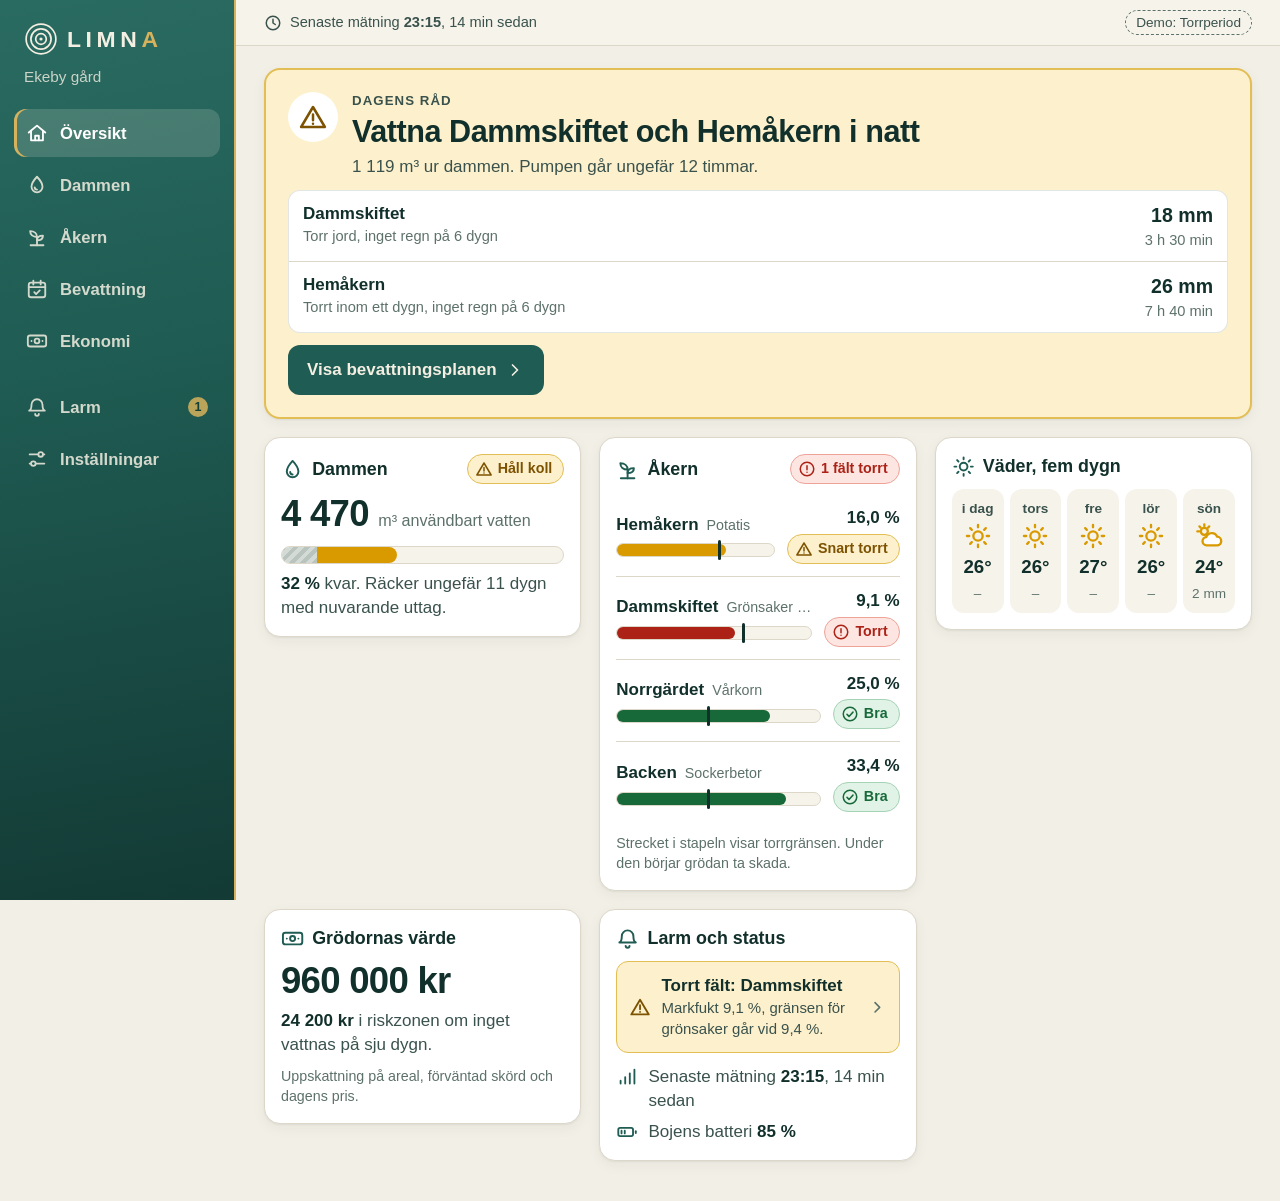
==== app/index.html @ 40430026 "Lägg demo-appen under /app och länka till den från startsidan Co-Authored-By: Claude Opus 5.5 <norep" ====
<!doctype html>
<html lang="sv">
<head>
  <meta charset="utf-8">
  <meta name="viewport" content="width=device-width, initial-scale=1, viewport-fit=cover">
  <title>LIMNA</title>
  <meta name="description" content="LIMNA visar dammens och åkerns läge och ger råd om bevattning.">
  <meta name="theme-color" content="#1d544c">
  <link rel="manifest" href="manifest.webmanifest">
  <link rel="icon" href="icon.svg" type="image/svg+xml">
  <link rel="apple-touch-icon" href="icon.svg">
  <meta name="apple-mobile-web-app-capable" content="yes">
  <meta name="apple-mobile-web-app-title" content="LIMNA">
  <link rel="stylesheet" href="css/limna.css">
</head>
<body>
  <div class="app">
    <nav class="nav" id="nav" aria-label="Huvudmeny"></nav>
    <div class="page">
      <header class="top" id="top"></header>
      <div class="statusline" id="statusline" role="status"></div>
      <main class="view" id="view"></main>
    </div>
  </div>
  <noscript>LIMNA behöver JavaScript för att visa gårdens data.</noscript>
  <script type="module" src="js/app.js"></script>
</body>
</html>
---- app/css/limna.css ----
/* LIMNA – bondeappen.
   Built for a phone held outdoors: large text, strong contrast, big targets.
   The same layout widens into a sidebar and columns on a desktop. */

:root {
  --bg: #f2efe6;
  --surface: #ffffff;
  --surface-2: #f6f3ea;
  --line: #dcd7c8;
  --ink: #12302b;
  --ink-2: #3a524d;
  --muted: #5d716b;

  --brand: #1f5c53;
  --brand-deep: #133a35;
  --brand-ink: #f4efe2;
  --gold: #d6b25c;

  --ok: #17693a;
  --ok-bg: #e1f2e6;
  --ok-line: #a5d3b5;
  --warn: #7d5200;
  --warn-bg: #fdf0cc;
  --warn-line: #e3be55;
  --warn-solid: #d99a00;
  --bad: #ad2217;
  --bad-bg: #fde6e2;
  --bad-line: #eea399;

  --water: #2f8f84;
  --water-deep: #1c5d56;
  --in: #2b7f73;
  --out: #b9822a;

  --radius: 16px;
  --gap: 14px;
  --nav-h: 66px;
  --shadow: 0 1px 2px rgba(18, 48, 43, 0.06), 0 4px 14px rgba(18, 48, 43, 0.05);
  font-size: 17px;
}

* { box-sizing: border-box; }

html { -webkit-text-size-adjust: 100%; }

body {
  margin: 0;
  background: var(--bg);
  color: var(--ink);
  font-family: -apple-system, BlinkMacSystemFont, "Segoe UI", Roboto, "Helvetica Neue", Arial, sans-serif;
  line-height: 1.4;
  -webkit-font-smoothing: antialiased;
}

h1, h2, p, ul, ol, dl, dd { margin: 0; padding: 0; }
ul, ol { list-style: none; }
a { color: inherit; text-decoration: none; }
button { font: inherit; color: inherit; cursor: pointer; }
b { font-weight: 700; }
small { font-weight: 500; }

.icon { flex: none; width: 1.3em; height: 1.3em; }
.icon--end { margin-left: auto; color: var(--muted); width: 1.1em; height: 1.1em; }
.muted { color: var(--muted); font-size: 0.9rem; }
.hint { color: var(--muted); font-size: 0.84rem; margin-top: 10px; }

:focus-visible { outline: 3px solid var(--gold); outline-offset: 2px; border-radius: 6px; }

/* --- Shell ----------------------------------------------------------------- */

.app { min-height: 100vh; min-height: 100dvh; }

.page { padding-bottom: calc(var(--nav-h) + env(safe-area-inset-bottom) + 18px); }

.top {
  position: sticky;
  top: 0;
  z-index: 20;
  display: flex;
  align-items: center;
  gap: 6px;
  padding: calc(env(safe-area-inset-top) + 10px) 12px 10px 16px;
  background: linear-gradient(120deg, #2a6b61 0%, var(--brand) 45%, var(--brand-deep) 100%);
  color: var(--brand-ink);
  border-bottom: 2px solid var(--gold);
}

.brand { display: flex; align-items: center; gap: 9px; font-size: 1.24rem; font-weight: 600; letter-spacing: 0.2em; }
.brand b { color: var(--gold); font-weight: 600; }
.brand .logo { color: var(--brand-ink); }
.brand--side { display: none; }

.top__farm {
  margin-left: 8px;
  padding-left: 12px;
  border-left: 1px solid rgba(244, 239, 226, 0.3);
  font-size: 0.9rem;
  opacity: 0.9;
  white-space: nowrap;
  overflow: hidden;
  text-overflow: ellipsis;
  flex: 1;
  min-width: 0;
}

.iconbtn {
  position: relative;
  display: grid;
  place-items: center;
  width: 46px;
  height: 46px;
  border-radius: 12px;
  flex: none;
}
.iconbtn:hover, .iconbtn[aria-current] { background: rgba(244, 239, 226, 0.14); }
.iconbtn .icon { width: 26px; height: 26px; }

.badge {
  min-width: 20px;
  height: 20px;
  padding: 0 5px;
  border-radius: 10px;
  background: var(--gold);
  color: var(--brand-deep);
  font-size: 0.74rem;
  font-weight: 800;
  line-height: 20px;
  text-align: center;
}
.iconbtn .badge { position: absolute; top: 3px; right: 2px; }

.statusline {
  display: flex;
  align-items: center;
  gap: 8px;
  flex-wrap: wrap;
  padding: 8px 16px;
  font-size: 0.86rem;
  color: var(--ink-2);
  border-bottom: 1px solid var(--line);
  background: var(--surface-2);
}
.statusline .icon { width: 18px; height: 18px; }
.statusline__demo {
  margin-left: auto;
  padding: 2px 10px;
  border-radius: 999px;
  border: 1px dashed var(--muted);
  font-size: 0.8rem;
  white-space: nowrap;
}
.statusline--warn { background: var(--warn-bg); color: var(--warn); border-bottom-color: var(--warn-line); font-size: 0.94rem; padding: 12px 16px; }
.statusline--warn .icon { width: 24px; height: 24px; }

.view { padding: 14px 14px 0; max-width: 1120px; margin: 0 auto; }

/* Bottom tabs on a phone */
.nav {
  position: fixed;
  left: 0;
  right: 0;
  bottom: 0;
  z-index: 30;
  display: flex;
  background: var(--surface);
  border-top: 1px solid var(--line);
  padding-bottom: env(safe-area-inset-bottom);
  box-shadow: 0 -4px 16px rgba(18, 48, 43, 0.07);
}
.nav__farm { display: none; }
.nav__item {
  flex: 1;
  min-width: 0;
  height: var(--nav-h);
  display: flex;
  flex-direction: column;
  align-items: center;
  justify-content: center;
  gap: 3px;
  font-size: 0.68rem;
  font-weight: 600;
  color: var(--muted);
  border-top: 3px solid transparent;
}
.nav__item .icon { width: 26px; height: 26px; }
.nav__item[aria-current] { color: var(--brand); border-top-color: var(--gold); }
.nav__item--extra { display: none; }

/* --- Layout ---------------------------------------------------------------- */

.grid, .stack { display: grid; gap: var(--gap); align-items: start; }
.grid > *, .stack > * { min-width: 0; }

.pagehead { display: flex; align-items: center; justify-content: space-between; gap: 12px; margin: 4px 2px 12px; }
.pagehead h1 { font-size: 1.6rem; letter-spacing: -0.01em; }
.pagehead--sub { margin: 8px 2px 0; }
.pagehead--sub h2 { font-size: 1.15rem; }

.backlink { display: inline-flex; align-items: center; gap: 4px; min-height: 44px; margin-bottom: 4px; font-weight: 600; color: var(--brand); }

/* --- Cards ----------------------------------------------------------------- */

.card {
  display: block;
  background: var(--surface);
  border: 1px solid var(--line);
  border-radius: var(--radius);
  padding: 16px;
  box-shadow: var(--shadow);
}
.card--link { transition: border-color 0.15s; }
.card--link:hover { border-color: var(--brand); }
.card--bad { border-color: var(--bad-line); background: var(--bad-bg); }
.card--demo { border-style: dashed; border-color: var(--muted); }

.card__head { display: flex; flex-wrap: wrap; align-items: center; justify-content: space-between; gap: 6px 10px; margin-bottom: 10px; }
.card__head h1, .card__head h2 { min-width: 0; overflow-wrap: anywhere; }
.card__head h1 { font-size: 1.5rem; letter-spacing: -0.01em; }
.card__head h2 { display: flex; align-items: center; gap: 8px; font-size: 1.05rem; }
.card__head h2 .icon { color: var(--brand); }
.card__head--wrap { flex-wrap: wrap; }
.card__head--sub { margin-top: 18px; padding-top: 14px; border-top: 1px solid var(--line); }
.card__line { margin-top: 8px; color: var(--ink-2); }
.card__line b { color: var(--ink); }

.big { font-size: 2.15rem; font-weight: 750; line-height: 1.1; letter-spacing: -0.02em; font-variant-numeric: tabular-nums; }
.big small { font-size: 0.95rem; font-weight: 500; color: var(--muted); letter-spacing: 0; }

.tag { padding: 3px 10px; border-radius: 999px; border: 1px dashed var(--muted); color: var(--ink-2); font-size: 0.78rem; font-weight: 600; white-space: nowrap; }

/* Status pill: always an icon and a word, never colour alone */
.pill {
  display: inline-flex;
  align-items: center;
  gap: 5px;
  padding: 4px 11px 4px 7px;
  border-radius: 999px;
  font-size: 0.84rem;
  font-weight: 700;
  white-space: nowrap;
  border: 1px solid;
}
.pill .icon { width: 18px; height: 18px; }
.pill--ok { background: var(--ok-bg); color: var(--ok); border-color: var(--ok-line); }
.pill--warn { background: var(--warn-bg); color: var(--warn); border-color: var(--warn-line); }
.pill--bad { background: var(--bad-bg); color: var(--bad); border-color: var(--bad-line); }

/* --- Hero: the five-second answer ------------------------------------------ */

.hero {
  display: grid;
  grid-template-columns: auto 1fr;
  gap: 12px 14px;
  align-items: start;
  padding: 18px 16px;
  border-radius: var(--radius);
  border: 2px solid;
  box-shadow: var(--shadow);
}
.hero--ok { background: var(--ok-bg); border-color: var(--ok-line); }
.hero--warn { background: var(--warn-bg); border-color: var(--warn-line); }
.hero--bad { background: var(--bad-bg); border-color: var(--bad-line); }
.hero__icon { display: grid; place-items: center; width: 50px; height: 50px; border-radius: 50%; background: var(--surface); }
.hero__icon .icon { width: 30px; height: 30px; }
.hero--ok .hero__icon { color: var(--ok); }
.hero--warn .hero__icon { color: var(--warn); }
.hero--bad .hero__icon { color: var(--bad); }
.eyebrow { font-size: 0.78rem; font-weight: 700; letter-spacing: 0.08em; text-transform: uppercase; color: var(--ink-2); }
.hero h1 { font-size: 1.5rem; line-height: 1.18; letter-spacing: -0.015em; margin-top: 2px; }
.hero__text { margin-top: 6px; color: var(--ink-2); }
.hero__list, .hero > .btn, .hero > .statuslist { grid-column: 1 / -1; }
.hero__list { background: var(--surface); border-radius: 12px; border: 1px solid rgba(18, 48, 43, 0.12); }
.hero__list li { display: flex; justify-content: space-between; gap: 12px; padding: 11px 14px; }
.hero__list li + li { border-top: 1px solid var(--line); }
.hero__list div { display: flex; flex-direction: column; min-width: 0; }
.hero__list div:first-child { flex: 1; }
.hero__list span { font-size: 0.86rem; color: var(--muted); }
.hero__dose { flex: none; align-items: flex-end; text-align: right; white-space: nowrap; }
.hero__dose b { font-size: 1.15rem; }

/* --- Buttons --------------------------------------------------------------- */

.btn {
  display: inline-flex;
  align-items: center;
  justify-content: center;
  gap: 8px;
  min-height: 50px;
  padding: 0 18px;
  border-radius: 12px;
  border: 1px solid transparent;
  font-weight: 700;
  background: none;
}
.btn .icon { width: 20px; height: 20px; }
.btn--primary { background: var(--brand); color: var(--brand-ink); }
.btn--primary:hover { background: var(--brand-deep); }
.btn--done { width: 100%; margin-top: 14px; background: var(--brand); color: var(--brand-ink); font-size: 1.05rem; min-height: 54px; }
.btn--done:hover { background: var(--brand-deep); }
.btn--ghost { border-color: var(--line); color: var(--brand); background: var(--surface); margin-top: 12px; min-height: 46px; }
.btn--ghost:hover { border-color: var(--brand); }
.btn--danger { color: var(--bad); }

/* Segmented control */
.seg { display: inline-flex; padding: 3px; border-radius: 12px; background: var(--surface-2); border: 1px solid var(--line); max-width: 100%; overflow-x: auto; scrollbar-width: none; }
.seg::-webkit-scrollbar { display: none; }
.seg__btn { min-height: 40px; padding: 0 14px; border: 0; border-radius: 9px; background: none; font-weight: 600; font-size: 0.9rem; color: var(--ink-2); white-space: nowrap; }
.seg__btn[aria-pressed="true"] { background: var(--brand); color: var(--brand-ink); }
.card > .seg { margin-bottom: 8px; }

/* --- Pond ------------------------------------------------------------------ */

.tank { display: flex; height: 18px; margin: 12px 0 2px; border-radius: 9px; background: var(--surface-2); border: 1px solid var(--line); overflow: hidden; }
.tank__dead { background: repeating-linear-gradient(135deg, #b9c4bf 0 4px, #d4dbd7 4px 8px); }
.tank__fill { background: var(--water); border-radius: 0 8px 8px 0; }
.tank--warn .tank__fill { background: var(--warn-solid); }
.tank--bad .tank__fill { background: var(--bad); }

.pondtop { display: grid; gap: 16px; }
.pondsvg { width: 100%; max-width: 440px; height: auto; justify-self: center; }
.ps-bed { fill: var(--surface-2); stroke: var(--line); stroke-width: 1.5; }
.ps-water { fill: var(--water); }
.ps-dead { fill: var(--water-deep); }
.ps-min { stroke: var(--ink-2); stroke-width: 1.2; stroke-dasharray: 5 4; }
.ps-label { font-size: 11px; fill: var(--ink-2); }
.ps-now { font-size: 15px; font-weight: 700; fill: var(--ink); }
.ps-now--in { fill: #fff; }
.ps-mast { stroke: var(--ink); stroke-width: 1.6; }
.ps-buoy { fill: var(--gold); stroke: var(--ink); stroke-width: 1.4; }

.tiles { display: grid; grid-template-columns: repeat(2, 1fr); gap: 10px; }
.tile { display: flex; flex-direction: column; gap: 2px; padding: 12px; border-radius: 12px; background: var(--surface-2); border: 1px solid var(--line); min-width: 0; }
.tile__label { display: flex; align-items: center; justify-content: space-between; font-size: 0.84rem; font-weight: 600; color: var(--ink-2); }
.tile__label .icon { width: 20px; height: 20px; }
.tile__value { font-size: 1.55rem; line-height: 1.15; font-variant-numeric: tabular-nums; }
.tile__value small { font-size: 0.85rem; color: var(--muted); }
.tile__normal { font-size: 0.78rem; color: var(--muted); }
.tile--warn { background: var(--warn-bg); border-color: var(--warn-line); }
.tile--warn .tile__label { color: var(--warn); }
.tile--bad { background: var(--bad-bg); border-color: var(--bad-line); }
.tile--bad .tile__label { color: var(--bad); }
.tile--pending { border-style: dashed; background: none; }
.tile--pending .tile__value { color: var(--muted); }

.balance li { display: grid; grid-template-columns: 1fr auto; gap: 2px 10px; align-items: center; padding: 8px 0; }
.balance li + li { border-top: 1px solid var(--line); }
.balance__label { font-size: 0.92rem; color: var(--ink-2); }
.balance li b { font-variant-numeric: tabular-nums; white-space: nowrap; }
.balance__bar { grid-column: 1 / -1; height: 10px; border-radius: 5px; background: var(--surface-2); }
.balance__bar i { display: block; height: 100%; min-width: 3px; border-radius: 5px; }
.balance__bar .in { background: var(--in); }
.balance__bar .out { background: var(--out); }
.balance__net { margin-top: 10px; padding-top: 10px; border-top: 2px solid var(--line); }

.notes { display: grid; gap: 10px; }
.note { display: flex; gap: 10px; padding: 12px; border-radius: 12px; border: 1px solid; }
.note div { display: flex; flex-direction: column; gap: 2px; }
.note span { font-size: 0.92rem; color: var(--ink-2); }
.note--ok { background: var(--ok-bg); border-color: var(--ok-line); }
.note--ok .icon { color: var(--ok); }
.note--warn { background: var(--warn-bg); border-color: var(--warn-line); }
.note--warn .icon { color: var(--warn); }
.note--bad { background: var(--bad-bg); border-color: var(--bad-line); }
.note--bad .icon { color: var(--bad); }

/* --- Fields ---------------------------------------------------------------- */

.rows li + li { border-top: 1px solid var(--line); }
.row { display: flex; align-items: center; gap: 12px; padding: 12px 0; }
.row__main { flex: 1; min-width: 0; }
.row__title { display: flex; align-items: baseline; gap: 8px; margin-bottom: 7px; }
.row__title span { font-size: 0.84rem; color: var(--muted); white-space: nowrap; overflow: hidden; text-overflow: ellipsis; }
.row__side { display: flex; flex-direction: column; align-items: flex-end; gap: 4px; font-variant-numeric: tabular-nums; }

/* Moisture bar: left end = wilting point, right end = field capacity, tick = dry limit */
.mbar { position: relative; height: 14px; border-radius: 7px; background: var(--surface-2); border: 1px solid var(--line); }
.mbar__fill { height: 100%; border-radius: 6px; background: var(--ok); }
.mbar--warn .mbar__fill { background: var(--warn-solid); }
.mbar--bad .mbar__fill { background: var(--bad); }
.mbar__mark { position: absolute; top: -4px; bottom: -4px; width: 3px; margin-left: -1.5px; border-radius: 2px; background: var(--ink); }
.mbar__legend { display: flex; justify-content: space-between; gap: 8px; margin-top: 6px; font-size: 0.76rem; color: var(--muted); }

.fieldcard .big { margin: 8px 0 10px; }
.advice { display: flex; align-items: center; gap: 8px; margin-top: 12px; padding-top: 12px; border-top: 1px solid var(--line); font-weight: 700; }
.advice--tonight { color: var(--warn); }
.advice--short { color: var(--bad); }

.advicebox { display: flex; gap: 12px; margin-top: 14px; padding: 14px; border-radius: 12px; border: 1px solid; }
.advicebox div { display: flex; flex-direction: column; gap: 3px; }
.advicebox b { font-size: 1.08rem; }
.advicebox span { color: var(--ink-2); }
.advicebox--ok { background: var(--ok-bg); border-color: var(--ok-line); }
.advicebox--ok .icon { color: var(--ok); }
.advicebox--warn { background: var(--warn-bg); border-color: var(--warn-line); }
.advicebox--warn .icon { color: var(--warn); }
.advicebox--bad { background: var(--bad-bg); border-color: var(--bad-line); }
.advicebox--bad .icon { color: var(--bad); }

.facts > div { display: flex; justify-content: space-between; gap: 16px; padding: 9px 0; }
.facts > div + div { border-top: 1px solid var(--line); }
.facts dt { color: var(--ink-2); font-size: 0.92rem; }
.facts dd { font-weight: 600; text-align: right; font-variant-numeric: tabular-nums; }
.risk { color: var(--bad); }

details.behind { margin-top: 14px; border-top: 1px solid var(--line); }
details.behind summary { display: flex; align-items: center; min-height: 48px; font-weight: 600; color: var(--brand); cursor: pointer; }
details.behind--card { margin-top: 0; border-top: 1px solid var(--line); }
details.behind--card summary { min-height: 30px; }

/* --- Weather --------------------------------------------------------------- */

.wx { display: grid; grid-template-columns: repeat(5, 1fr); gap: 6px; }
.wx li { display: flex; flex-direction: column; align-items: center; gap: 4px; padding: 10px 2px; border-radius: 12px; background: var(--surface-2); }
.wx__day { font-size: 0.8rem; font-weight: 600; color: var(--ink-2); }
.wx .icon { width: 28px; height: 28px; color: var(--warn-solid); }
.wx--rain .icon { color: #2a62b5; }
.wx b { font-size: 1.1rem; }
.wx__rain { font-size: 0.8rem; color: var(--muted); white-space: nowrap; }
.wx--rain .wx__rain { color: #1f4f96; font-weight: 700; }

/* --- Alarms and status ----------------------------------------------------- */

.alarms { display: grid; gap: 8px; margin-bottom: 12px; }
.alarm { display: flex; align-items: center; gap: 10px; padding: 12px; border-radius: 12px; border: 1px solid; }
.alarm div { display: flex; flex-direction: column; min-width: 0; }
.alarm span { font-size: 0.88rem; color: var(--ink-2); }
.alarm--warn { background: var(--warn-bg); border-color: var(--warn-line); }
.alarm--warn > .icon:first-child { color: var(--warn); }
.alarm--bad { background: var(--bad-bg); border-color: var(--bad-line); }
.alarm--bad > .icon:first-child { color: var(--bad); }

.statuslist { display: grid; gap: 8px; }
.statuslist li { display: flex; align-items: flex-start; gap: 10px; color: var(--ink-2); }
.statuslist .icon { color: var(--brand); margin-top: 1px; }
.statuslist b { color: var(--ink); }
.statuslist--hero { padding: 12px 14px; background: var(--surface); border-radius: 12px; border: 1px solid rgba(18, 48, 43, 0.12); }
.statuslist .is-warn, .statuslist .is-warn .icon { color: var(--warn); }

/* --- Irrigation plan ------------------------------------------------------- */

.weekwrap { overflow-x: auto; margin: 0 -4px; }
.week { width: 100%; min-width: 300px; table-layout: fixed; border-collapse: collapse; font-size: 0.84rem; font-variant-numeric: tabular-nums; }
.week th, .week td { padding: 7px 1px; text-align: center; }
.week th:first-child { width: 31%; }
.week thead th { font-size: 0.76rem; font-weight: 600; color: var(--muted); white-space: nowrap; }
.week tbody th { text-align: left; font-weight: 600; white-space: nowrap; padding-right: 6px; overflow: hidden; text-overflow: ellipsis; }
.week tbody tr + tr th, .week tbody tr + tr td { border-top: 1px solid var(--line); }
.week__wx th, .week__wx td { color: var(--muted); font-weight: 500; }
.dose { display: inline-grid; place-items: center; min-width: 28px; height: 30px; padding: 0 3px; border-radius: 8px; font-weight: 700; background: #dbe9f7; color: #173f7a; }
.dose--now { background: var(--brand); color: var(--brand-ink); }
.dose--hold { background: none; border: 1px dashed #2a62b5; color: #1f4f96; font-size: 0.66rem; font-weight: 600; min-width: 0; padding: 0 2px; }
.dose--none { background: none; color: var(--line); }

.plancard { border-left-width: 6px; }
.plancard--tonight { border-left-color: var(--warn-solid); }
.plancard--short { border-left-color: var(--bad); }
.plancard--hold, .plancard--planned { border-left-color: #2a62b5; }
.plancard--none { border-left-color: var(--ok); }
.plancard__title { font-size: 1.3rem; font-weight: 750; line-height: 1.2; letter-spacing: -0.01em; }
.doseline { display: grid; grid-template-columns: 1fr 1fr 1.35fr; gap: 6px; margin-top: 12px; }
.doseline li { display: flex; flex-direction: column; padding: 10px 9px; border-radius: 12px; background: var(--surface-2); min-width: 0; }
.doseline b { font-size: 1.02rem; white-space: nowrap; font-variant-numeric: tabular-nums; }
.doseline span { font-size: 0.78rem; color: var(--muted); }
.why { margin-top: 12px; color: var(--ink-2); }
.why b { color: var(--ink); }
.limit { display: flex; gap: 8px; align-items: flex-start; margin-top: 10px; color: var(--warn); font-weight: 600; font-size: 0.92rem; }

.ranking { counter-reset: rank; margin-top: 12px; display: grid; gap: 8px; }
.ranking li { counter-increment: rank; display: flex; justify-content: space-between; align-items: center; gap: 12px; padding: 10px 12px; background: var(--surface); border-radius: 12px; border: 1px solid var(--line); }
.ranking li::before { content: counter(rank); display: grid; place-items: center; flex: none; width: 28px; height: 28px; border-radius: 50%; background: var(--brand); color: var(--brand-ink); font-weight: 700; font-size: 0.9rem; }
.ranking div { display: flex; flex-direction: column; min-width: 0; }
.ranking div:first-of-type { flex: 1; }
.ranking span { font-size: 0.84rem; color: var(--muted); }
.ranking__num { align-items: flex-end; text-align: right; }

.donelist li { display: flex; align-items: center; justify-content: space-between; gap: 12px; padding: 10px 0; }
.donelist li + li { border-top: 1px solid var(--line); }
.donelist div { display: flex; flex-direction: column; }
.donelist span { font-size: 0.86rem; color: var(--muted); }
.donelist .btn { margin-top: 0; }

/* --- Economy --------------------------------------------------------------- */

.kpis { display: grid; grid-template-columns: repeat(2, 1fr); gap: 10px; }
.kpis div { display: flex; flex-direction: column; gap: 4px; padding: 12px; border-radius: 12px; background: var(--surface-2); border: 1px solid var(--line); min-width: 0; }
.kpis span { font-size: 0.82rem; color: var(--ink-2); }
.kpis b { font-size: 1.45rem; line-height: 1.1; font-variant-numeric: tabular-nums; }
.kpi--risk { background: var(--bad-bg) !important; border-color: var(--bad-line) !important; }
.kpi--risk b { color: var(--bad); }
.assume { display: grid; gap: 10px; padding-left: 18px; list-style: disc; color: var(--ink-2); font-size: 0.94rem; }
.assume b { color: var(--ink); }

/* --- Charts ---------------------------------------------------------------- */

.chart { position: relative; margin-top: 8px; touch-action: pan-y; user-select: none; -webkit-user-select: none; }
.chart svg { display: block; }
.c-grid { stroke: var(--line); stroke-width: 1; }
.c-tick, .c-unit { font-size: 11.500px; fill: var(--muted); font-variant-numeric: tabular-nums; }
.c-band { fill: var(--ok-bg); }
.c-refline { stroke: var(--ink-2); stroke-width: 1; stroke-dasharray: 4 4; }
.c-ref { font-size: 11px; fill: var(--ink-2); font-weight: 600; paint-order: stroke; stroke: var(--surface); stroke-width: 3px; }
.c-vline { stroke: var(--muted); stroke-width: 1; }
.c-cross { stroke: var(--ink); stroke-width: 1; }
.c-dot { stroke: var(--surface); stroke-width: 2; }
.chart-tip { position: absolute; top: 0; z-index: 5; padding: 7px 10px; border-radius: 10px; background: var(--ink); color: #fff; font-size: 0.8rem; line-height: 1.35; white-space: nowrap; pointer-events: none; box-shadow: 0 4px 14px rgba(0, 0, 0, 0.2); }
.chart-tip__head { opacity: 0.8; font-size: 0.74rem; }
.chart-tip .swatch { border-color: #fff; }
.chart-legend { display: flex; flex-wrap: wrap; gap: 6px 16px; margin-top: 4px; font-size: 0.84rem; color: var(--ink-2); }
.chart-legend span { display: inline-flex; align-items: center; }
.swatch { display: inline-block; width: 18px; height: 0; margin-right: 6px; vertical-align: middle; border-top: 3px solid var(--c); border-radius: 2px; }
.swatch--dashed { border-top-style: dashed; }

/* --- Settings -------------------------------------------------------------- */

.form { display: grid; gap: 12px; }
.fld { display: grid; gap: 5px; }
.fld__label { font-size: 0.9rem; font-weight: 600; color: var(--ink-2); }
.fld__in { display: flex; align-items: center; min-height: 52px; border: 1.500px solid var(--muted); border-radius: 12px; background: var(--surface); overflow: hidden; }
.fld__in:focus-within { border-color: var(--brand); box-shadow: 0 0 0 3px rgba(214, 178, 92, 0.5); }
.fld__in input, .fld__in select { flex: 1; min-width: 0; height: 50px; padding: 0 14px; border: 0; background: none; font: inherit; font-size: 1.05rem; color: var(--ink); outline: none; }
.fld__in em { padding: 0 14px 0 4px; font-style: normal; color: var(--muted); white-space: nowrap; }
.fld__hint { font-size: 0.8rem; color: var(--muted); }

.scenarios { display: grid; gap: 8px; margin: 12px 0; }
.scenario { display: flex; flex-direction: column; gap: 2px; padding: 12px 14px; border-radius: 12px; border: 1.500px solid var(--line); background: var(--surface); text-align: left; }
.scenario span { font-size: 0.88rem; color: var(--ink-2); }
.scenario[aria-pressed="true"] { border-color: var(--brand); background: #e7f1ee; box-shadow: inset 4px 0 0 var(--brand); }
.check { display: flex; align-items: flex-start; gap: 12px; padding: 10px 0; cursor: pointer; }
.check input { width: 24px; height: 24px; margin: 0; accent-color: var(--brand); flex: none; }
.check span { color: var(--ink-2); font-size: 0.94rem; }
.check b { color: var(--ink); display: block; }

.fieldform { border: 1px solid var(--line); border-radius: 12px; padding: 0 14px; margin-bottom: 8px; }
.fieldform[open] { padding-bottom: 14px; }
.fieldform summary { display: flex; flex-direction: column; justify-content: center; min-height: 58px; cursor: pointer; }
.fieldform summary span { font-size: 0.86rem; color: var(--muted); }
.fieldform .form { margin-top: 6px; }

/* --- Farm map -------------------------------------------------------------- */

.mapcard { margin-bottom: var(--gap); }
.farmmap {
  position: relative;
  height: clamp(236px, 66vw, 540px);
  border-radius: 12px;
  overflow: hidden;
  background: #4c5a37;
  border: 1px solid var(--line);
}
.farmmap svg { display: block; width: 100%; height: 100%; touch-action: none; cursor: grab; user-select: none; -webkit-user-select: none; }
.farmmap svg:active { cursor: grabbing; }
.map-road { fill: none; stroke: #b9ad8d; stroke-width: 7; stroke-linecap: round; }
.map-track { fill: none; stroke: #a89f80; stroke-width: 4; stroke-linecap: round; }
.map-track--thin { stroke-width: 2.500; stroke: #8f8a66; opacity: 0.8; stroke-linejoin: round; }
.map-field, .map-pond { cursor: pointer; outline: none; }
.map-edge { fill: none; stroke: rgba(255, 255, 255, 0.45); stroke-width: 1.200; vector-effect: non-scaling-stroke; stroke-linejoin: round; }
.map-field:hover .map-edge, .map-pond:hover .map-edge { stroke: #fff; stroke-width: 2; }
.map-field:focus-visible .map-edge, .map-pond:focus-visible .map-edge { stroke: var(--gold); stroke-width: 3.500; }
.is-selected .map-edge { stroke: #fff; stroke-width: 3.500; }
.map-lbl { pointer-events: none; text-anchor: middle; paint-order: stroke; stroke: rgba(8, 24, 20, 0.82); stroke-width: 3.200px; stroke-linejoin: round; fill: #fff; }
.map-lbl__name { font-size: 12.500px; font-weight: 700; }
.map-lbl__val { font-size: 13px; font-weight: 700; font-variant-numeric: tabular-nums; }
.map-lbl__sub { font-size: 11px; font-weight: 600; }
.map-lbl.is-compact .map-lbl__name { display: none; }
.map-lbl.is-hidden { display: none; }

.farmmap__tools { position: absolute; top: 8px; right: 8px; display: flex; gap: 6px; }
.farmmap__tools button {
  display: inline-flex; align-items: center; justify-content: center;
  border: 0; border-radius: 10px; background: rgba(255, 255, 255, 0.94); color: var(--ink);
  box-shadow: 0 1px 6px rgba(0, 0, 0, 0.3);
}
.farmmap__tools button { width: 42px; height: 42px; }
.farmmap__tools .icon { width: 22px; height: 22px; }
.switch { display: inline-flex; align-items: center; gap: 8px; min-height: 40px; padding: 0 4px; border: 0; background: none; font-weight: 600; font-size: 0.88rem; color: var(--ink-2); }
.switch i { width: 34px; height: 20px; border-radius: 10px; background: #b9c4bf; position: relative; transition: background 0.15s; }
.switch i::after { content: ""; position: absolute; top: 2px; left: 2px; width: 16px; height: 16px; border-radius: 50%; background: #fff; transition: left 0.15s; }
.switch[aria-pressed="true"] i { background: var(--brand); }
.switch[aria-pressed="true"] i::after { left: 16px; }
.farmmap__scale { position: absolute; left: 12px; bottom: 10px; display: flex; flex-direction: column; gap: 2px; color: #fff; font-size: 0.72rem; font-weight: 700; text-shadow: 0 1px 3px rgba(0, 0, 0, 0.9); pointer-events: none; }
.farmmap__scale i { height: 6px; border: 2px solid #fff; border-top: 0; box-shadow: 0 1px 2px rgba(0, 0, 0, 0.5); }
.farmmap__note { position: absolute; right: 10px; bottom: 10px; padding: 2px 8px; border-radius: 6px; background: rgba(8, 24, 20, 0.6); color: #fff; font-size: 0.7rem; pointer-events: none; }

.maplegend { margin-top: 12px; }
.maplegend__bar { height: 12px; border-radius: 6px; background: linear-gradient(90deg, #1f9d55 0%, #a3cf3e 30%, #f6d51f 42%, #f2a01c 60%, #e8562c 72%, #b3151a 100%); }
.maplegend ul { display: grid; grid-template-columns: repeat(3, 1fr); gap: 8px; margin-top: 8px; }
.maplegend li { display: flex; gap: 6px; align-items: flex-start; font-size: 0.82rem; color: var(--ink-2); line-height: 1.25; }
.maplegend li:nth-child(2) { justify-content: center; }
.maplegend li:nth-child(3) { justify-content: flex-end; text-align: right; }
.maplegend b { display: block; color: var(--ink); }
.maplegend .icon { width: 18px; height: 18px; }
.maplegend li:nth-child(1) .icon { color: var(--ok); }
.maplegend li:nth-child(2) .icon { color: var(--warn); }
.maplegend li:nth-child(3) .icon { color: var(--bad); }

.mapinfo { margin-top: 14px; padding: 14px; border-radius: 12px; background: var(--surface-2); border: 1px solid var(--line); }
.mapinfo p { margin-top: 6px; color: var(--ink-2); }
.mapinfo p b { color: var(--ink); }
.mapinfo__head { display: flex; flex-wrap: wrap; align-items: center; justify-content: space-between; gap: 6px 10px; }
.mapinfo__head b { font-size: 1.15rem; }
.mapinfo--empty { display: flex; gap: 10px; align-items: flex-start; color: var(--ink-2); font-size: 0.92rem; }
.mapinfo--empty .icon { color: var(--brand); }

/* --- Wider screens --------------------------------------------------------- */

@media (min-width: 560px) {
  .tiles { grid-template-columns: repeat(3, 1fr); }
  .kpis { grid-template-columns: repeat(4, 1fr); }
  .scenarios { grid-template-columns: repeat(2, 1fr); }
  .form { grid-template-columns: repeat(2, 1fr); }
}

@media (min-width: 760px) {
  .grid--two, .grid--overview { grid-template-columns: repeat(2, 1fr); }
  .grid--overview .hero, .card--span { grid-column: 1 / -1; }
  .pondtop { grid-template-columns: 1fr minmax(280px, 400px); align-items: center; }
  .hero { padding: 22px; }
  .hero h1 { font-size: 1.8rem; }
  .hero > .btn { justify-self: start; }
  .btn--done { width: auto; min-width: 200px; }
}

@media (min-width: 1000px) {
  :root { --gap: 18px; }
  .app { display: grid; grid-template-columns: 236px 1fr; }
  .page { padding-bottom: 40px; min-width: 0; }
  .top { display: none; }
  .view { padding: 22px 28px 0; }
  .nav {
    position: sticky;
    top: 0;
    height: 100vh;
    flex-direction: column;
    padding: 22px 14px;
    gap: 4px;
    background: linear-gradient(170deg, #2a6b61 0%, var(--brand) 40%, var(--brand-deep) 100%);
    border-top: 0;
    border-right: 2px solid var(--gold);
    box-shadow: none;
  }
  .brand--side { display: flex; color: var(--brand-ink); padding: 0 10px; font-size: 1.35rem; }
  .nav__farm { display: block; padding: 6px 10px 18px; color: var(--brand-ink); opacity: 0.8; font-size: 0.9rem; }
  .nav__item, .nav__item--extra {
    display: flex;
    flex: none;
    flex-direction: row;
    justify-content: flex-start;
    gap: 12px;
    height: 48px;
    padding: 0 12px;
    border-top: 0;
    border-radius: 12px;
    font-size: 0.98rem;
    color: var(--brand-ink);
    opacity: 0.85;
  }
  .nav__item:hover { background: rgba(244, 239, 226, 0.1); }
  .nav__item[aria-current] { background: rgba(244, 239, 226, 0.16); color: #fff; opacity: 1; box-shadow: inset 3px 0 0 var(--gold); }
  .nav__item .icon { width: 22px; height: 22px; }
  .nav__item .badge { margin-left: auto; }
  .nav__item:nth-of-type(7) { margin-top: 14px; }
  .statusline { padding: 10px 28px; }
  .grid--overview { grid-template-columns: repeat(3, 1fr); }
  .tiles { grid-template-columns: repeat(6, 1fr); }
}

@media (prefers-reduced-motion: reduce) {
  * { transition: none !important; }
}
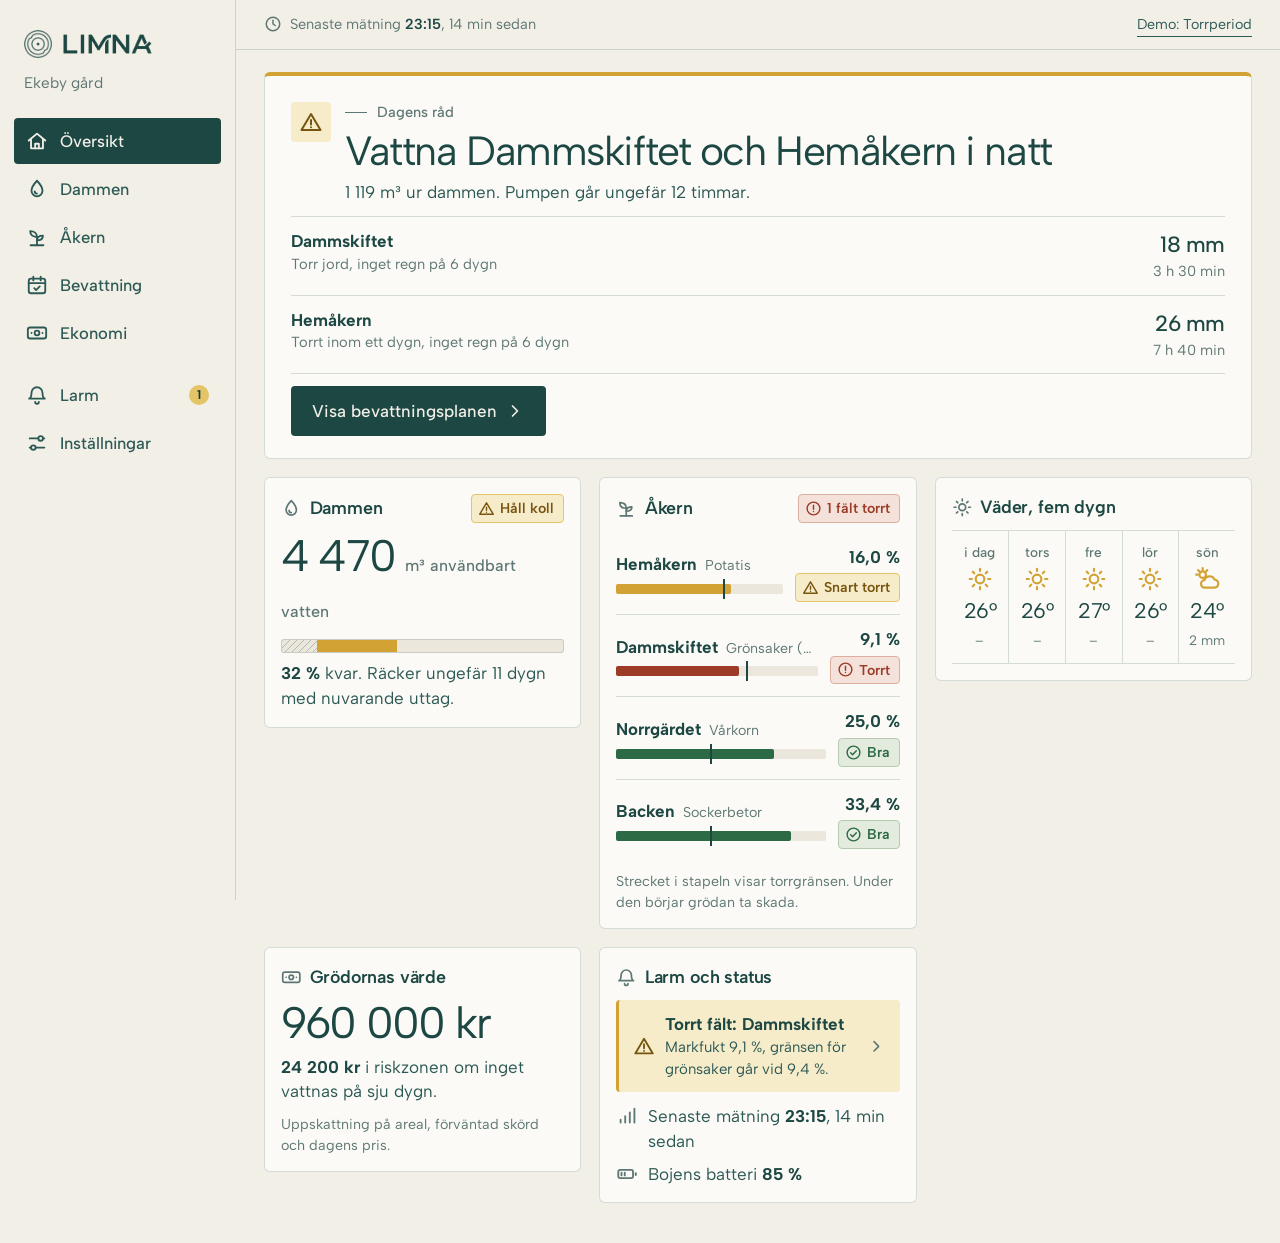
==== commit b1075ee0: "Appen i hemsidans stil: färger, typsnitt och logga från limna.se Ljus grund, mörk teal text och guld" ====
--- a/app/index.html
+++ b/app/index.html
@@ -5,12 +5,13 @@
   <meta name="viewport" content="width=device-width, initial-scale=1, viewport-fit=cover">
   <title>LIMNA</title>
   <meta name="description" content="LIMNA visar dammens och åkerns läge och ger råd om bevattning.">
-  <meta name="theme-color" content="#1d544c">
+  <meta name="theme-color" content="#f2efe7">
   <link rel="manifest" href="manifest.webmanifest">
   <link rel="icon" href="icon.svg" type="image/svg+xml">
   <link rel="apple-touch-icon" href="icon.svg">
   <meta name="apple-mobile-web-app-capable" content="yes">
   <meta name="apple-mobile-web-app-title" content="LIMNA">
+  <link rel="preload" href="../fonts/albert-latin.woff2" as="font" type="font/woff2" crossorigin>
   <link rel="stylesheet" href="css/limna.css">
 </head>
 <body>
--- a/app/css/limna.css
+++ b/app/css/limna.css
@@ -2,40 +2,62 @@
    Built for a phone held outdoors: large text, strong contrast, big targets.
    The same layout widens into a sidebar and columns on a desktop. */
 
+@font-face {
+  font-family: "Albert Sans";
+  font-style: normal;
+  font-weight: 300 700;
+  font-display: swap;
+  src: url(../../fonts/albert-latin-ext.woff2) format("woff2");
+  unicode-range: U+0100-02BA, U+02BD-02C5, U+02C7-02CC, U+02CE-02D7, U+02DD-02FF, U+0304, U+0308, U+0329, U+1D00-1DBF, U+1E00-1E9F, U+1EF2-1EFF, U+2020, U+20A0-20AB, U+20AD-20C4, U+2113, U+2C60-2C7F, U+A720-A7FF;
+}
+@font-face {
+  font-family: "Albert Sans";
+  font-style: normal;
+  font-weight: 300 700;
+  font-display: swap;
+  src: url(../../fonts/albert-latin.woff2) format("woff2");
+  unicode-range: U+0000-00FF, U+0131, U+0152-0153, U+02BB-02BC, U+02C6, U+02DA, U+02DC, U+0304, U+0308, U+0329, U+2000-206F, U+20AC, U+2122, U+2191, U+2193, U+2212, U+2215, U+FEFF, U+FFFD;
+}
+
+/* Colours follow limna.se: off-white ground, dark teal ink, gold only as a marker.
+   Status colours are toned to sit on that ground but keep their meaning. */
 :root {
-  --bg: #f2efe6;
-  --surface: #ffffff;
-  --surface-2: #f6f3ea;
-  --line: #dcd7c8;
-  --ink: #12302b;
-  --ink-2: #3a524d;
-  --muted: #5d716b;
-
-  --brand: #1f5c53;
-  --brand-deep: #133a35;
-  --brand-ink: #f4efe2;
-  --gold: #d6b25c;
-
-  --ok: #17693a;
-  --ok-bg: #e1f2e6;
-  --ok-line: #a5d3b5;
-  --warn: #7d5200;
-  --warn-bg: #fdf0cc;
-  --warn-line: #e3be55;
-  --warn-solid: #d99a00;
-  --bad: #ad2217;
-  --bad-bg: #fde6e2;
-  --bad-line: #eea399;
-
-  --water: #2f8f84;
-  --water-deep: #1c5d56;
-  --in: #2b7f73;
-  --out: #b9822a;
-
-  --radius: 16px;
+  --bg: #f2efe7;
+  --surface: #fbfaf6;
+  --surface-2: #ebe7dc;
+  --line: rgba(29, 71, 67, 0.17);
+  --line-strong: rgba(29, 71, 67, 0.42);
+  --ink: #1d4743;
+  --ink-2: #2d5955;
+  --muted: #5e7774;
+
+  --brand: #1d4743;
+  --brand-deep: #163a37;
+  --brand-ink: #f2efe7;
+  --gold: #e3c567;
+
+  --ok: #2c6a46;
+  --ok-bg: #e2ebdd;
+  --ok-line: #b4cbb0;
+  --warn: #77540f;
+  --warn-bg: #f6ecca;
+  --warn-line: #e3c567;
+  --warn-solid: #d2a334;
+  --bad: #9c3b27;
+  --bad-bg: #f4e1d9;
+  --bad-line: #dcae9f;
+
+  --water: #3d8a81;
+  --water-deep: #245e57;
+  --in: #3d8a81;
+  --out: #c2973a;
+
+  --radius: 6px;
+  --r-sm: 4px;
   --gap: 14px;
   --nav-h: 66px;
-  --shadow: 0 1px 2px rgba(18, 48, 43, 0.06), 0 4px 14px rgba(18, 48, 43, 0.05);
+  --shadow: none;
+  --ease: cubic-bezier(.22, .8, .18, 1);
   font-size: 17px;
 }
 
@@ -47,10 +69,15 @@
   margin: 0;
   background: var(--bg);
   color: var(--ink);
-  font-family: -apple-system, BlinkMacSystemFont, "Segoe UI", Roboto, "Helvetica Neue", Arial, sans-serif;
-  line-height: 1.4;
+  font-family: "Albert Sans", ui-sans-serif, system-ui, -apple-system, "Segoe UI", sans-serif;
+  line-height: 1.45;
   -webkit-font-smoothing: antialiased;
-}
+  text-rendering: optimizeLegibility;
+}
+
+h1, h2 { text-wrap: balance; }
+a, button, input, select, summary, label { touch-action: manipulation; -webkit-tap-highlight-color: rgba(29, 71, 67, 0.12); }
+::selection { background: var(--gold); color: var(--brand-deep); }
 
 h1, h2, p, ul, ol, dl, dd { margin: 0; padding: 0; }
 ul, ol { list-style: none; }
@@ -64,7 +91,7 @@
 .muted { color: var(--muted); font-size: 0.9rem; }
 .hint { color: var(--muted); font-size: 0.84rem; margin-top: 10px; }
 
-:focus-visible { outline: 3px solid var(--gold); outline-offset: 2px; border-radius: 6px; }
+:focus-visible { outline: 2px solid var(--ink); outline-offset: 3px; border-radius: 2px; }
 
 /* --- Shell ----------------------------------------------------------------- */
 
@@ -79,23 +106,28 @@
   display: flex;
   align-items: center;
   gap: 6px;
-  padding: calc(env(safe-area-inset-top) + 10px) 12px 10px 16px;
-  background: linear-gradient(120deg, #2a6b61 0%, var(--brand) 45%, var(--brand-deep) 100%);
-  color: var(--brand-ink);
-  border-bottom: 2px solid var(--gold);
-}
-
-.brand { display: flex; align-items: center; gap: 9px; font-size: 1.24rem; font-weight: 600; letter-spacing: 0.2em; }
-.brand b { color: var(--gold); font-weight: 600; }
-.brand .logo { color: var(--brand-ink); }
+  padding: calc(env(safe-area-inset-top) + 8px) 8px 8px 16px;
+  background: rgba(242, 239, 231, 0.94);
+  -webkit-backdrop-filter: blur(10px);
+  backdrop-filter: blur(10px);
+  color: var(--ink);
+  border-bottom: 1px solid var(--line);
+}
+
+/* The real mark and wordmark from limna.se, drawn in the ink colour */
+.brand { display: flex; align-items: center; gap: 9px; min-height: 44px; color: var(--ink); }
+.brand i { display: block; background: currentColor; -webkit-mask: var(--m) center / contain no-repeat; mask: var(--m) center / contain no-repeat; }
+.brand__ic { --m: url(../../img/limna-ikon.png); width: 24px; height: 24px; transition: transform 0.8s var(--ease); }
+.brand__wm { --m: url(../../img/limna-ord.png); width: 78px; height: 17px; }
+.brand:hover .brand__ic { transform: rotate(90deg); }
 .brand--side { display: none; }
 
 .top__farm {
   margin-left: 8px;
   padding-left: 12px;
-  border-left: 1px solid rgba(244, 239, 226, 0.3);
+  border-left: 1px solid var(--line);
   font-size: 0.9rem;
-  opacity: 0.9;
+  color: var(--muted);
   white-space: nowrap;
   overflow: hidden;
   text-overflow: ellipsis;
@@ -109,11 +141,11 @@
   place-items: center;
   width: 46px;
   height: 46px;
-  border-radius: 12px;
+  border-radius: var(--r-sm);
   flex: none;
 }
-.iconbtn:hover, .iconbtn[aria-current] { background: rgba(244, 239, 226, 0.14); }
-.iconbtn .icon { width: 26px; height: 26px; }
+.iconbtn:hover, .iconbtn[aria-current] { background: rgba(29, 71, 67, 0.07); }
+.iconbtn .icon { width: 24px; height: 24px; }
 
 .badge {
   min-width: 20px;
@@ -123,7 +155,8 @@
   background: var(--gold);
   color: var(--brand-deep);
   font-size: 0.74rem;
-  font-weight: 800;
+  font-weight: 700;
+  font-variant-numeric: tabular-nums;
   line-height: 20px;
   text-align: center;
 }
@@ -136,18 +169,18 @@
   flex-wrap: wrap;
   padding: 8px 16px;
   font-size: 0.86rem;
-  color: var(--ink-2);
+  color: var(--muted);
   border-bottom: 1px solid var(--line);
-  background: var(--surface-2);
-}
+}
+.statusline b { color: var(--ink); font-weight: 600; }
 .statusline .icon { width: 18px; height: 18px; }
 .statusline__demo {
   margin-left: auto;
-  padding: 2px 10px;
-  border-radius: 999px;
-  border: 1px dashed var(--muted);
-  font-size: 0.8rem;
+  padding: 2px 0;
+  font-size: 0.84rem;
   white-space: nowrap;
+  color: var(--ink-2);
+  background: linear-gradient(currentColor, currentColor) 0 100% / 100% 1px no-repeat;
 }
 .statusline--warn { background: var(--warn-bg); color: var(--warn); border-bottom-color: var(--warn-line); font-size: 0.94rem; padding: 12px 16px; }
 .statusline--warn .icon { width: 24px; height: 24px; }
@@ -162,10 +195,11 @@
   bottom: 0;
   z-index: 30;
   display: flex;
-  background: var(--surface);
+  background: rgba(242, 239, 231, 0.96);
+  -webkit-backdrop-filter: blur(10px);
+  backdrop-filter: blur(10px);
   border-top: 1px solid var(--line);
   padding-bottom: env(safe-area-inset-bottom);
-  box-shadow: 0 -4px 16px rgba(18, 48, 43, 0.07);
 }
 .nav__farm { display: none; }
 .nav__item {
@@ -177,13 +211,14 @@
   align-items: center;
   justify-content: center;
   gap: 3px;
-  font-size: 0.68rem;
-  font-weight: 600;
+  font-size: 0.7rem;
+  font-weight: 500;
   color: var(--muted);
-  border-top: 3px solid transparent;
-}
-.nav__item .icon { width: 26px; height: 26px; }
-.nav__item[aria-current] { color: var(--brand); border-top-color: var(--gold); }
+  border-top: 2px solid transparent;
+  margin-top: -1px;
+}
+.nav__item .icon { width: 24px; height: 24px; }
+.nav__item[aria-current] { color: var(--ink); font-weight: 600; border-top-color: var(--ink); }
 .nav__item--extra { display: none; }
 
 /* --- Layout ---------------------------------------------------------------- */
@@ -192,11 +227,11 @@
 .grid > *, .stack > * { min-width: 0; }
 
 .pagehead { display: flex; align-items: center; justify-content: space-between; gap: 12px; margin: 4px 2px 12px; }
-.pagehead h1 { font-size: 1.6rem; letter-spacing: -0.01em; }
+.pagehead h1 { font-size: 2rem; font-weight: 400; line-height: 1.05; letter-spacing: -0.035em; }
 .pagehead--sub { margin: 8px 2px 0; }
-.pagehead--sub h2 { font-size: 1.15rem; }
-
-.backlink { display: inline-flex; align-items: center; gap: 4px; min-height: 44px; margin-bottom: 4px; font-weight: 600; color: var(--brand); }
+.pagehead--sub h2 { font-size: 1.3rem; font-weight: 400; letter-spacing: -0.02em; }
+
+.backlink { display: inline-flex; align-items: center; gap: 4px; min-height: 44px; margin-bottom: 4px; font-weight: 500; color: var(--ink); }
 
 /* --- Cards ----------------------------------------------------------------- */
 
@@ -208,39 +243,39 @@
   padding: 16px;
   box-shadow: var(--shadow);
 }
-.card--link { transition: border-color 0.15s; }
-.card--link:hover { border-color: var(--brand); }
+.card--link { transition: border-color 0.2s, transform 0.3s var(--ease); }
+.card--link:hover { border-color: var(--line-strong); transform: translateY(-2px); }
 .card--bad { border-color: var(--bad-line); background: var(--bad-bg); }
 .card--demo { border-style: dashed; border-color: var(--muted); }
 
 .card__head { display: flex; flex-wrap: wrap; align-items: center; justify-content: space-between; gap: 6px 10px; margin-bottom: 10px; }
 .card__head h1, .card__head h2 { min-width: 0; overflow-wrap: anywhere; }
-.card__head h1 { font-size: 1.5rem; letter-spacing: -0.01em; }
-.card__head h2 { display: flex; align-items: center; gap: 8px; font-size: 1.05rem; }
-.card__head h2 .icon { color: var(--brand); }
+.card__head h1 { font-size: 1.7rem; font-weight: 400; line-height: 1.1; letter-spacing: -0.03em; }
+.card__head h2 { display: flex; align-items: center; gap: 8px; font-size: 1.05rem; font-weight: 600; letter-spacing: -0.01em; }
+.card__head h2 .icon { color: var(--muted); width: 1.15em; height: 1.15em; }
 .card__head--wrap { flex-wrap: wrap; }
 .card__head--sub { margin-top: 18px; padding-top: 14px; border-top: 1px solid var(--line); }
 .card__line { margin-top: 8px; color: var(--ink-2); }
 .card__line b { color: var(--ink); }
 
-.big { font-size: 2.15rem; font-weight: 750; line-height: 1.1; letter-spacing: -0.02em; font-variant-numeric: tabular-nums; }
+.big { font-size: 2.6rem; font-weight: 400; line-height: 1.05; letter-spacing: -0.04em; font-variant-numeric: tabular-nums; }
 .big small { font-size: 0.95rem; font-weight: 500; color: var(--muted); letter-spacing: 0; }
 
-.tag { padding: 3px 10px; border-radius: 999px; border: 1px dashed var(--muted); color: var(--ink-2); font-size: 0.78rem; font-weight: 600; white-space: nowrap; }
+.tag { padding: 2px 8px; border-radius: var(--r-sm); border: 1px dashed var(--line-strong); color: var(--muted); font-size: 0.8rem; font-weight: 500; white-space: nowrap; }
 
 /* Status pill: always an icon and a word, never colour alone */
 .pill {
   display: inline-flex;
   align-items: center;
   gap: 5px;
-  padding: 4px 11px 4px 7px;
-  border-radius: 999px;
+  padding: 3px 9px 3px 6px;
+  border-radius: var(--r-sm);
   font-size: 0.84rem;
-  font-weight: 700;
+  font-weight: 600;
   white-space: nowrap;
   border: 1px solid;
 }
-.pill .icon { width: 18px; height: 18px; }
+.pill .icon { width: 17px; height: 17px; }
 .pill--ok { background: var(--ok-bg); color: var(--ok); border-color: var(--ok-line); }
 .pill--warn { background: var(--warn-bg); color: var(--warn); border-color: var(--warn-line); }
 .pill--bad { background: var(--bad-bg); color: var(--bad); border-color: var(--bad-line); }
@@ -252,31 +287,37 @@
   grid-template-columns: auto 1fr;
   gap: 12px 14px;
   align-items: start;
-  padding: 18px 16px;
+  padding: 20px 18px 18px;
   border-radius: var(--radius);
-  border: 2px solid;
-  box-shadow: var(--shadow);
-}
-.hero--ok { background: var(--ok-bg); border-color: var(--ok-line); }
-.hero--warn { background: var(--warn-bg); border-color: var(--warn-line); }
-.hero--bad { background: var(--bad-bg); border-color: var(--bad-line); }
-.hero__icon { display: grid; place-items: center; width: 50px; height: 50px; border-radius: 50%; background: var(--surface); }
-.hero__icon .icon { width: 30px; height: 30px; }
+  background: var(--surface);
+  border: 1px solid var(--line);
+  border-top: 4px solid;
+}
+.hero--ok { border-top-color: var(--ok); }
+.hero--warn { border-top-color: var(--warn-solid); }
+.hero--bad { border-top-color: var(--bad); }
+.hero__icon { display: grid; place-items: center; width: 40px; height: 40px; border-radius: var(--r-sm); }
+.hero--ok .hero__icon { background: var(--ok-bg); }
+.hero--warn .hero__icon { background: var(--warn-bg); }
+.hero--bad .hero__icon { background: var(--bad-bg); }
+.hero__icon .icon { width: 24px; height: 24px; }
 .hero--ok .hero__icon { color: var(--ok); }
 .hero--warn .hero__icon { color: var(--warn); }
 .hero--bad .hero__icon { color: var(--bad); }
-.eyebrow { font-size: 0.78rem; font-weight: 700; letter-spacing: 0.08em; text-transform: uppercase; color: var(--ink-2); }
-.hero h1 { font-size: 1.5rem; line-height: 1.18; letter-spacing: -0.015em; margin-top: 2px; }
+/* Same kicker as limna.se: a short rule, then the words */
+.eyebrow { display: flex; align-items: center; gap: 10px; font-size: 0.86rem; font-weight: 500; color: var(--muted); }
+.eyebrow::before { content: ""; width: 22px; height: 1px; background: currentColor; }
+.hero h1 { font-size: 1.75rem; font-weight: 400; line-height: 1.1; letter-spacing: -0.035em; margin-top: 6px; }
 .hero__text { margin-top: 6px; color: var(--ink-2); }
 .hero__list, .hero > .btn, .hero > .statuslist { grid-column: 1 / -1; }
-.hero__list { background: var(--surface); border-radius: 12px; border: 1px solid rgba(18, 48, 43, 0.12); }
-.hero__list li { display: flex; justify-content: space-between; gap: 12px; padding: 11px 14px; }
+.hero__list { border-top: 1px solid var(--line); border-bottom: 1px solid var(--line); }
+.hero__list li { display: flex; justify-content: space-between; gap: 12px; padding: 12px 0; }
 .hero__list li + li { border-top: 1px solid var(--line); }
 .hero__list div { display: flex; flex-direction: column; min-width: 0; }
 .hero__list div:first-child { flex: 1; }
 .hero__list span { font-size: 0.86rem; color: var(--muted); }
 .hero__dose { flex: none; align-items: flex-end; text-align: right; white-space: nowrap; }
-.hero__dose b { font-size: 1.15rem; }
+.hero__dose b { font-size: 1.3rem; font-weight: 500; letter-spacing: -0.02em; font-variant-numeric: tabular-nums; }
 
 /* --- Buttons --------------------------------------------------------------- */
 
@@ -286,33 +327,37 @@
   justify-content: center;
   gap: 8px;
   min-height: 50px;
-  padding: 0 18px;
-  border-radius: 12px;
+  padding: 0 20px;
+  border-radius: var(--r-sm);
   border: 1px solid transparent;
-  font-weight: 700;
+  font-weight: 500;
   background: none;
-}
+  transition: background-color 0.25s, border-color 0.25s, transform 0.15s;
+}
+.btn:active { transform: scale(0.98); }
+.btn .icon:last-child { transition: transform 0.4s var(--ease); }
+.btn:hover .icon:last-child { transform: translateX(3px); }
 .btn .icon { width: 20px; height: 20px; }
 .btn--primary { background: var(--brand); color: var(--brand-ink); }
 .btn--primary:hover { background: var(--brand-deep); }
 .btn--done { width: 100%; margin-top: 14px; background: var(--brand); color: var(--brand-ink); font-size: 1.05rem; min-height: 54px; }
 .btn--done:hover { background: var(--brand-deep); }
-.btn--ghost { border-color: var(--line); color: var(--brand); background: var(--surface); margin-top: 12px; min-height: 46px; }
-.btn--ghost:hover { border-color: var(--brand); }
+.btn--ghost { border-color: var(--line-strong); color: var(--ink); background: transparent; margin-top: 12px; min-height: 46px; }
+.btn--ghost:hover { border-color: var(--ink); }
 .btn--danger { color: var(--bad); }
 
 /* Segmented control */
-.seg { display: inline-flex; padding: 3px; border-radius: 12px; background: var(--surface-2); border: 1px solid var(--line); max-width: 100%; overflow-x: auto; scrollbar-width: none; }
+.seg { display: inline-flex; padding: 3px; border-radius: var(--radius); background: var(--surface-2); border: 0; max-width: 100%; overflow-x: auto; scrollbar-width: none; }
 .seg::-webkit-scrollbar { display: none; }
-.seg__btn { min-height: 40px; padding: 0 14px; border: 0; border-radius: 9px; background: none; font-weight: 600; font-size: 0.9rem; color: var(--ink-2); white-space: nowrap; }
+.seg__btn { min-height: 40px; padding: 0 14px; border: 0; border-radius: var(--r-sm); background: none; font-weight: 500; font-size: 0.9rem; color: var(--ink-2); white-space: nowrap; }
 .seg__btn[aria-pressed="true"] { background: var(--brand); color: var(--brand-ink); }
 .card > .seg { margin-bottom: 8px; }
 
 /* --- Pond ------------------------------------------------------------------ */
 
-.tank { display: flex; height: 18px; margin: 12px 0 2px; border-radius: 9px; background: var(--surface-2); border: 1px solid var(--line); overflow: hidden; }
-.tank__dead { background: repeating-linear-gradient(135deg, #b9c4bf 0 4px, #d4dbd7 4px 8px); }
-.tank__fill { background: var(--water); border-radius: 0 8px 8px 0; }
+.tank { display: flex; height: 14px; margin: 14px 0 4px; border-radius: 3px; background: var(--surface-2); border: 1px solid var(--line); overflow: hidden; }
+.tank__dead { background: repeating-linear-gradient(135deg, rgba(29, 71, 67, 0.28) 0 1px, transparent 1px 5px); }
+.tank__fill { background: var(--water); }
 .tank--warn .tank__fill { background: var(--warn-solid); }
 .tank--bad .tank__fill { background: var(--bad); }
 
@@ -329,38 +374,38 @@
 .ps-buoy { fill: var(--gold); stroke: var(--ink); stroke-width: 1.4; }
 
 .tiles { display: grid; grid-template-columns: repeat(2, 1fr); gap: 10px; }
-.tile { display: flex; flex-direction: column; gap: 2px; padding: 12px; border-radius: 12px; background: var(--surface-2); border: 1px solid var(--line); min-width: 0; }
-.tile__label { display: flex; align-items: center; justify-content: space-between; font-size: 0.84rem; font-weight: 600; color: var(--ink-2); }
+.tile { display: flex; flex-direction: column; gap: 2px; padding: 10px 0 4px; border-top: 1px solid var(--line-strong); min-width: 0; }
+.tile__label { display: flex; align-items: center; justify-content: space-between; font-size: 0.84rem; font-weight: 500; color: var(--muted); }
 .tile__label .icon { width: 20px; height: 20px; }
-.tile__value { font-size: 1.55rem; line-height: 1.15; font-variant-numeric: tabular-nums; }
+.tile__value { font-size: 1.7rem; font-weight: 400; line-height: 1.15; letter-spacing: -0.03em; font-variant-numeric: tabular-nums; }
 .tile__value small { font-size: 0.85rem; color: var(--muted); }
 .tile__normal { font-size: 0.78rem; color: var(--muted); }
-.tile--warn { background: var(--warn-bg); border-color: var(--warn-line); }
+.tile--warn { border-top: 2px solid var(--warn-solid); }
 .tile--warn .tile__label { color: var(--warn); }
-.tile--bad { background: var(--bad-bg); border-color: var(--bad-line); }
+.tile--bad { border-top: 2px solid var(--bad); }
 .tile--bad .tile__label { color: var(--bad); }
-.tile--pending { border-style: dashed; background: none; }
+.tile--pending { border-top-style: dashed; }
 .tile--pending .tile__value { color: var(--muted); }
 
 .balance li { display: grid; grid-template-columns: 1fr auto; gap: 2px 10px; align-items: center; padding: 8px 0; }
 .balance li + li { border-top: 1px solid var(--line); }
 .balance__label { font-size: 0.92rem; color: var(--ink-2); }
 .balance li b { font-variant-numeric: tabular-nums; white-space: nowrap; }
-.balance__bar { grid-column: 1 / -1; height: 10px; border-radius: 5px; background: var(--surface-2); }
-.balance__bar i { display: block; height: 100%; min-width: 3px; border-radius: 5px; }
+.balance__bar { grid-column: 1 / -1; height: 8px; border-radius: 2px; background: var(--surface-2); }
+.balance__bar i { display: block; height: 100%; min-width: 3px; border-radius: 2px; }
 .balance__bar .in { background: var(--in); }
 .balance__bar .out { background: var(--out); }
-.balance__net { margin-top: 10px; padding-top: 10px; border-top: 2px solid var(--line); }
+.balance__net { margin-top: 10px; padding-top: 10px; border-top: 1px solid var(--line-strong); }
 
 .notes { display: grid; gap: 10px; }
-.note { display: flex; gap: 10px; padding: 12px; border-radius: 12px; border: 1px solid; }
+.note { display: flex; gap: 10px; padding: 12px 14px; border-radius: var(--r-sm); border: 0; border-left: 3px solid; }
 .note div { display: flex; flex-direction: column; gap: 2px; }
 .note span { font-size: 0.92rem; color: var(--ink-2); }
-.note--ok { background: var(--ok-bg); border-color: var(--ok-line); }
+.note--ok { background: var(--ok-bg); border-color: var(--ok); }
 .note--ok .icon { color: var(--ok); }
-.note--warn { background: var(--warn-bg); border-color: var(--warn-line); }
+.note--warn { background: var(--warn-bg); border-color: var(--warn-solid); }
 .note--warn .icon { color: var(--warn); }
-.note--bad { background: var(--bad-bg); border-color: var(--bad-line); }
+.note--bad { background: var(--bad-bg); border-color: var(--bad); }
 .note--bad .icon { color: var(--bad); }
 
 /* --- Fields ---------------------------------------------------------------- */
@@ -373,27 +418,27 @@
 .row__side { display: flex; flex-direction: column; align-items: flex-end; gap: 4px; font-variant-numeric: tabular-nums; }
 
 /* Moisture bar: left end = wilting point, right end = field capacity, tick = dry limit */
-.mbar { position: relative; height: 14px; border-radius: 7px; background: var(--surface-2); border: 1px solid var(--line); }
-.mbar__fill { height: 100%; border-radius: 6px; background: var(--ok); }
+.mbar { position: relative; height: 10px; border-radius: 2px; background: var(--surface-2); }
+.mbar__fill { height: 100%; border-radius: 2px; background: var(--ok); }
 .mbar--warn .mbar__fill { background: var(--warn-solid); }
 .mbar--bad .mbar__fill { background: var(--bad); }
-.mbar__mark { position: absolute; top: -4px; bottom: -4px; width: 3px; margin-left: -1.5px; border-radius: 2px; background: var(--ink); }
+.mbar__mark { position: absolute; top: -5px; bottom: -5px; width: 2px; margin-left: -1px; background: var(--ink); }
 .mbar__legend { display: flex; justify-content: space-between; gap: 8px; margin-top: 6px; font-size: 0.76rem; color: var(--muted); }
 
 .fieldcard .big { margin: 8px 0 10px; }
-.advice { display: flex; align-items: center; gap: 8px; margin-top: 12px; padding-top: 12px; border-top: 1px solid var(--line); font-weight: 700; }
+.advice { display: flex; align-items: center; gap: 8px; margin-top: 12px; padding-top: 12px; border-top: 1px solid var(--line); font-weight: 600; }
 .advice--tonight { color: var(--warn); }
 .advice--short { color: var(--bad); }
 
-.advicebox { display: flex; gap: 12px; margin-top: 14px; padding: 14px; border-radius: 12px; border: 1px solid; }
+.advicebox { display: flex; gap: 12px; margin-top: 14px; padding: 14px; border-radius: var(--r-sm); border: 0; border-left: 3px solid; }
 .advicebox div { display: flex; flex-direction: column; gap: 3px; }
-.advicebox b { font-size: 1.08rem; }
+.advicebox b { font-size: 1.08rem; font-weight: 600; }
 .advicebox span { color: var(--ink-2); }
-.advicebox--ok { background: var(--ok-bg); border-color: var(--ok-line); }
+.advicebox--ok { background: var(--ok-bg); border-color: var(--ok); }
 .advicebox--ok .icon { color: var(--ok); }
-.advicebox--warn { background: var(--warn-bg); border-color: var(--warn-line); }
+.advicebox--warn { background: var(--warn-bg); border-color: var(--warn-solid); }
 .advicebox--warn .icon { color: var(--warn); }
-.advicebox--bad { background: var(--bad-bg); border-color: var(--bad-line); }
+.advicebox--bad { background: var(--bad-bg); border-color: var(--bad); }
 .advicebox--bad .icon { color: var(--bad); }
 
 .facts > div { display: flex; justify-content: space-between; gap: 16px; padding: 9px 0; }
@@ -403,37 +448,38 @@
 .risk { color: var(--bad); }
 
 details.behind { margin-top: 14px; border-top: 1px solid var(--line); }
-details.behind summary { display: flex; align-items: center; min-height: 48px; font-weight: 600; color: var(--brand); cursor: pointer; }
+details.behind summary { display: flex; align-items: center; min-height: 48px; font-weight: 500; color: var(--ink); cursor: pointer; }
 details.behind--card { margin-top: 0; border-top: 1px solid var(--line); }
 details.behind--card summary { min-height: 30px; }
 
 /* --- Weather --------------------------------------------------------------- */
 
-.wx { display: grid; grid-template-columns: repeat(5, 1fr); gap: 6px; }
-.wx li { display: flex; flex-direction: column; align-items: center; gap: 4px; padding: 10px 2px; border-radius: 12px; background: var(--surface-2); }
-.wx__day { font-size: 0.8rem; font-weight: 600; color: var(--ink-2); }
-.wx .icon { width: 28px; height: 28px; color: var(--warn-solid); }
-.wx--rain .icon { color: #2a62b5; }
-.wx b { font-size: 1.1rem; }
+.wx { display: grid; grid-template-columns: repeat(5, 1fr); border-top: 1px solid var(--line); border-bottom: 1px solid var(--line); }
+.wx li { display: flex; flex-direction: column; align-items: center; gap: 4px; padding: 12px 2px; }
+.wx li + li { border-left: 1px solid var(--line); }
+.wx__day { font-size: 0.8rem; font-weight: 500; color: var(--muted); }
+.wx .icon { width: 26px; height: 26px; color: var(--warn-solid); }
+.wx--rain .icon { color: #3a6ea5; }
+.wx b { font-size: 1.25rem; font-weight: 400; letter-spacing: -0.02em; }
 .wx__rain { font-size: 0.8rem; color: var(--muted); white-space: nowrap; }
-.wx--rain .wx__rain { color: #1f4f96; font-weight: 700; }
+.wx--rain .wx__rain { color: #2c5a8c; font-weight: 600; }
 
 /* --- Alarms and status ----------------------------------------------------- */
 
 .alarms { display: grid; gap: 8px; margin-bottom: 12px; }
-.alarm { display: flex; align-items: center; gap: 10px; padding: 12px; border-radius: 12px; border: 1px solid; }
+.alarm { display: flex; align-items: center; gap: 10px; padding: 12px 14px; border-radius: var(--r-sm); border: 0; border-left: 3px solid; }
 .alarm div { display: flex; flex-direction: column; min-width: 0; }
 .alarm span { font-size: 0.88rem; color: var(--ink-2); }
-.alarm--warn { background: var(--warn-bg); border-color: var(--warn-line); }
+.alarm--warn { background: var(--warn-bg); border-color: var(--warn-solid); }
 .alarm--warn > .icon:first-child { color: var(--warn); }
-.alarm--bad { background: var(--bad-bg); border-color: var(--bad-line); }
+.alarm--bad { background: var(--bad-bg); border-color: var(--bad); }
 .alarm--bad > .icon:first-child { color: var(--bad); }
 
 .statuslist { display: grid; gap: 8px; }
 .statuslist li { display: flex; align-items: flex-start; gap: 10px; color: var(--ink-2); }
-.statuslist .icon { color: var(--brand); margin-top: 1px; }
+.statuslist .icon { color: var(--muted); margin-top: 1px; }
 .statuslist b { color: var(--ink); }
-.statuslist--hero { padding: 12px 14px; background: var(--surface); border-radius: 12px; border: 1px solid rgba(18, 48, 43, 0.12); }
+.statuslist--hero { padding: 12px 0; border-top: 1px solid var(--line); }
 .statuslist .is-warn, .statuslist .is-warn .icon { color: var(--warn); }
 
 /* --- Irrigation plan ------------------------------------------------------- */
@@ -442,32 +488,33 @@
 .week { width: 100%; min-width: 300px; table-layout: fixed; border-collapse: collapse; font-size: 0.84rem; font-variant-numeric: tabular-nums; }
 .week th, .week td { padding: 7px 1px; text-align: center; }
 .week th:first-child { width: 31%; }
-.week thead th { font-size: 0.76rem; font-weight: 600; color: var(--muted); white-space: nowrap; }
+.week thead th { font-size: 0.76rem; font-weight: 500; color: var(--muted); white-space: nowrap; }
 .week tbody th { text-align: left; font-weight: 600; white-space: nowrap; padding-right: 6px; overflow: hidden; text-overflow: ellipsis; }
 .week tbody tr + tr th, .week tbody tr + tr td { border-top: 1px solid var(--line); }
 .week__wx th, .week__wx td { color: var(--muted); font-weight: 500; }
-.dose { display: inline-grid; place-items: center; min-width: 28px; height: 30px; padding: 0 3px; border-radius: 8px; font-weight: 700; background: #dbe9f7; color: #173f7a; }
+.dose { display: inline-grid; place-items: center; min-width: 28px; height: 30px; padding: 0 3px; border-radius: var(--r-sm); font-weight: 600; background: #dde6ec; color: #234f73; }
 .dose--now { background: var(--brand); color: var(--brand-ink); }
-.dose--hold { background: none; border: 1px dashed #2a62b5; color: #1f4f96; font-size: 0.66rem; font-weight: 600; min-width: 0; padding: 0 2px; }
+.dose--hold { background: none; border: 1px dashed #3a6ea5; color: #2c5a8c; font-size: 0.66rem; font-weight: 600; min-width: 0; padding: 0 2px; }
 .dose--none { background: none; color: var(--line); }
 
-.plancard { border-left-width: 6px; }
+.plancard { border-left-width: 3px; border-left-style: solid; }
 .plancard--tonight { border-left-color: var(--warn-solid); }
 .plancard--short { border-left-color: var(--bad); }
-.plancard--hold, .plancard--planned { border-left-color: #2a62b5; }
+.plancard--hold, .plancard--planned { border-left-color: #3a6ea5; }
 .plancard--none { border-left-color: var(--ok); }
-.plancard__title { font-size: 1.3rem; font-weight: 750; line-height: 1.2; letter-spacing: -0.01em; }
+.plancard__title { font-size: 1.45rem; font-weight: 400; line-height: 1.15; letter-spacing: -0.03em; }
 .doseline { display: grid; grid-template-columns: 1fr 1fr 1.35fr; gap: 6px; margin-top: 12px; }
-.doseline li { display: flex; flex-direction: column; padding: 10px 9px; border-radius: 12px; background: var(--surface-2); min-width: 0; }
-.doseline b { font-size: 1.02rem; white-space: nowrap; font-variant-numeric: tabular-nums; }
+.doseline li { display: flex; flex-direction: column; padding: 8px 0 0; border-top: 1px solid var(--line-strong); min-width: 0; }
+.doseline b { font-size: 1.1rem; font-weight: 500; white-space: nowrap; font-variant-numeric: tabular-nums; }
 .doseline span { font-size: 0.78rem; color: var(--muted); }
 .why { margin-top: 12px; color: var(--ink-2); }
 .why b { color: var(--ink); }
 .limit { display: flex; gap: 8px; align-items: flex-start; margin-top: 10px; color: var(--warn); font-weight: 600; font-size: 0.92rem; }
 
-.ranking { counter-reset: rank; margin-top: 12px; display: grid; gap: 8px; }
-.ranking li { counter-increment: rank; display: flex; justify-content: space-between; align-items: center; gap: 12px; padding: 10px 12px; background: var(--surface); border-radius: 12px; border: 1px solid var(--line); }
-.ranking li::before { content: counter(rank); display: grid; place-items: center; flex: none; width: 28px; height: 28px; border-radius: 50%; background: var(--brand); color: var(--brand-ink); font-weight: 700; font-size: 0.9rem; }
+/* Numbered like the list on limna.se: 01, 02 … */
+.ranking { counter-reset: rank; margin-top: 12px; display: grid; border-bottom: 1px solid var(--line); }
+.ranking li { counter-increment: rank; display: flex; justify-content: space-between; align-items: center; gap: 12px; padding: 11px 0; border-top: 1px solid var(--line); }
+.ranking li::before { content: counter(rank, decimal-leading-zero); flex: none; width: 26px; color: var(--muted); font-size: 0.86rem; font-variant-numeric: tabular-nums; }
 .ranking div { display: flex; flex-direction: column; min-width: 0; }
 .ranking div:first-of-type { flex: 1; }
 .ranking span { font-size: 0.84rem; color: var(--muted); }
@@ -482,10 +529,10 @@
 /* --- Economy --------------------------------------------------------------- */
 
 .kpis { display: grid; grid-template-columns: repeat(2, 1fr); gap: 10px; }
-.kpis div { display: flex; flex-direction: column; gap: 4px; padding: 12px; border-radius: 12px; background: var(--surface-2); border: 1px solid var(--line); min-width: 0; }
-.kpis span { font-size: 0.82rem; color: var(--ink-2); }
-.kpis b { font-size: 1.45rem; line-height: 1.1; font-variant-numeric: tabular-nums; }
-.kpi--risk { background: var(--bad-bg) !important; border-color: var(--bad-line) !important; }
+.kpis div { display: flex; flex-direction: column; gap: 4px; padding: 10px 0 4px; border-top: 1px solid var(--line-strong); min-width: 0; }
+.kpis span { font-size: 0.84rem; color: var(--muted); }
+.kpis b { font-size: 1.6rem; font-weight: 400; line-height: 1.1; letter-spacing: -0.03em; font-variant-numeric: tabular-nums; }
+.kpi--risk { border-top: 2px solid var(--bad) !important; }
 .kpi--risk b { color: var(--bad); }
 .assume { display: grid; gap: 10px; padding-left: 18px; list-style: disc; color: var(--ink-2); font-size: 0.94rem; }
 .assume b { color: var(--ink); }
@@ -502,7 +549,7 @@
 .c-vline { stroke: var(--muted); stroke-width: 1; }
 .c-cross { stroke: var(--ink); stroke-width: 1; }
 .c-dot { stroke: var(--surface); stroke-width: 2; }
-.chart-tip { position: absolute; top: 0; z-index: 5; padding: 7px 10px; border-radius: 10px; background: var(--ink); color: #fff; font-size: 0.8rem; line-height: 1.35; white-space: nowrap; pointer-events: none; box-shadow: 0 4px 14px rgba(0, 0, 0, 0.2); }
+.chart-tip { position: absolute; top: 0; z-index: 5; padding: 7px 10px; border-radius: var(--r-sm); background: var(--brand-deep); color: var(--brand-ink); font-size: 0.8rem; line-height: 1.35; white-space: nowrap; pointer-events: none; box-shadow: 0 4px 14px rgba(0, 0, 0, 0.2); }
 .chart-tip__head { opacity: 0.8; font-size: 0.74rem; }
 .chart-tip .swatch { border-color: #fff; }
 .chart-legend { display: flex; flex-wrap: wrap; gap: 6px 16px; margin-top: 4px; font-size: 0.84rem; color: var(--ink-2); }
@@ -514,23 +561,24 @@
 
 .form { display: grid; gap: 12px; }
 .fld { display: grid; gap: 5px; }
-.fld__label { font-size: 0.9rem; font-weight: 600; color: var(--ink-2); }
-.fld__in { display: flex; align-items: center; min-height: 52px; border: 1.500px solid var(--muted); border-radius: 12px; background: var(--surface); overflow: hidden; }
-.fld__in:focus-within { border-color: var(--brand); box-shadow: 0 0 0 3px rgba(214, 178, 92, 0.5); }
+.fld__label { font-size: 0.88rem; font-weight: 500; color: var(--muted); }
+.fld__in { display: flex; align-items: center; min-height: 52px; border: 1px solid var(--line-strong); border-radius: var(--r-sm); background: var(--surface); overflow: hidden; transition: border-color 0.2s; }
+.fld__in:focus-within { border-color: var(--ink); box-shadow: 0 0 0 1px var(--ink); }
 .fld__in input, .fld__in select { flex: 1; min-width: 0; height: 50px; padding: 0 14px; border: 0; background: none; font: inherit; font-size: 1.05rem; color: var(--ink); outline: none; }
 .fld__in em { padding: 0 14px 0 4px; font-style: normal; color: var(--muted); white-space: nowrap; }
 .fld__hint { font-size: 0.8rem; color: var(--muted); }
 
 .scenarios { display: grid; gap: 8px; margin: 12px 0; }
-.scenario { display: flex; flex-direction: column; gap: 2px; padding: 12px 14px; border-radius: 12px; border: 1.500px solid var(--line); background: var(--surface); text-align: left; }
+.scenario { display: flex; flex-direction: column; gap: 2px; padding: 12px 14px; border-radius: var(--r-sm); border: 1px solid var(--line-strong); background: var(--surface); text-align: left; transition: border-color 0.2s; }
+.scenario:hover { border-color: var(--ink); }
 .scenario span { font-size: 0.88rem; color: var(--ink-2); }
-.scenario[aria-pressed="true"] { border-color: var(--brand); background: #e7f1ee; box-shadow: inset 4px 0 0 var(--brand); }
+.scenario[aria-pressed="true"] { border-color: var(--ink); background: var(--surface-2); box-shadow: inset 3px 0 0 var(--ink); }
 .check { display: flex; align-items: flex-start; gap: 12px; padding: 10px 0; cursor: pointer; }
 .check input { width: 24px; height: 24px; margin: 0; accent-color: var(--brand); flex: none; }
 .check span { color: var(--ink-2); font-size: 0.94rem; }
 .check b { color: var(--ink); display: block; }
 
-.fieldform { border: 1px solid var(--line); border-radius: 12px; padding: 0 14px; margin-bottom: 8px; }
+.fieldform { border: 1px solid var(--line); border-radius: var(--r-sm); padding: 0 14px; margin-bottom: 8px; }
 .fieldform[open] { padding-bottom: 14px; }
 .fieldform summary { display: flex; flex-direction: column; justify-content: center; min-height: 58px; cursor: pointer; }
 .fieldform summary span { font-size: 0.86rem; color: var(--muted); }
@@ -542,7 +590,7 @@
 .farmmap {
   position: relative;
   height: clamp(236px, 66vw, 540px);
-  border-radius: 12px;
+  border-radius: var(--r-sm);
   overflow: hidden;
   background: #4c5a37;
   border: 1px solid var(--line);
@@ -567,13 +615,13 @@
 .farmmap__tools { position: absolute; top: 8px; right: 8px; display: flex; gap: 6px; }
 .farmmap__tools button {
   display: inline-flex; align-items: center; justify-content: center;
-  border: 0; border-radius: 10px; background: rgba(255, 255, 255, 0.94); color: var(--ink);
-  box-shadow: 0 1px 6px rgba(0, 0, 0, 0.3);
+  border: 0; border-radius: var(--r-sm); background: rgba(242, 239, 231, 0.95); color: var(--ink);
+  box-shadow: 0 1px 4px rgba(0, 0, 0, 0.25);
 }
 .farmmap__tools button { width: 42px; height: 42px; }
 .farmmap__tools .icon { width: 22px; height: 22px; }
-.switch { display: inline-flex; align-items: center; gap: 8px; min-height: 40px; padding: 0 4px; border: 0; background: none; font-weight: 600; font-size: 0.88rem; color: var(--ink-2); }
-.switch i { width: 34px; height: 20px; border-radius: 10px; background: #b9c4bf; position: relative; transition: background 0.15s; }
+.switch { display: inline-flex; align-items: center; gap: 8px; min-height: 40px; padding: 0 4px; border: 0; background: none; font-weight: 500; font-size: 0.88rem; color: var(--ink-2); }
+.switch i { width: 34px; height: 20px; border-radius: 10px; background: rgba(29, 71, 67, 0.3); position: relative; transition: background 0.15s; }
 .switch i::after { content: ""; position: absolute; top: 2px; left: 2px; width: 16px; height: 16px; border-radius: 50%; background: #fff; transition: left 0.15s; }
 .switch[aria-pressed="true"] i { background: var(--brand); }
 .switch[aria-pressed="true"] i::after { left: 16px; }
@@ -582,7 +630,7 @@
 .farmmap__note { position: absolute; right: 10px; bottom: 10px; padding: 2px 8px; border-radius: 6px; background: rgba(8, 24, 20, 0.6); color: #fff; font-size: 0.7rem; pointer-events: none; }
 
 .maplegend { margin-top: 12px; }
-.maplegend__bar { height: 12px; border-radius: 6px; background: linear-gradient(90deg, #1f9d55 0%, #a3cf3e 30%, #f6d51f 42%, #f2a01c 60%, #e8562c 72%, #b3151a 100%); }
+.maplegend__bar { height: 8px; border-radius: 2px; background: linear-gradient(90deg, #3f8a5a 0%, #93b65a 30%, #e3c567 42%, #d69a3a 60%, #c2603a 72%, #8e2f20 100%); }
 .maplegend ul { display: grid; grid-template-columns: repeat(3, 1fr); gap: 8px; margin-top: 8px; }
 .maplegend li { display: flex; gap: 6px; align-items: flex-start; font-size: 0.82rem; color: var(--ink-2); line-height: 1.25; }
 .maplegend li:nth-child(2) { justify-content: center; }
@@ -593,13 +641,13 @@
 .maplegend li:nth-child(2) .icon { color: var(--warn); }
 .maplegend li:nth-child(3) .icon { color: var(--bad); }
 
-.mapinfo { margin-top: 14px; padding: 14px; border-radius: 12px; background: var(--surface-2); border: 1px solid var(--line); }
+.mapinfo { margin-top: 14px; padding: 14px 0 0; border-top: 1px solid var(--line-strong); }
 .mapinfo p { margin-top: 6px; color: var(--ink-2); }
 .mapinfo p b { color: var(--ink); }
 .mapinfo__head { display: flex; flex-wrap: wrap; align-items: center; justify-content: space-between; gap: 6px 10px; }
 .mapinfo__head b { font-size: 1.15rem; }
 .mapinfo--empty { display: flex; gap: 10px; align-items: flex-start; color: var(--ink-2); font-size: 0.92rem; }
-.mapinfo--empty .icon { color: var(--brand); }
+.mapinfo--empty .icon { color: var(--muted); }
 
 /* --- Wider screens --------------------------------------------------------- */
 
@@ -614,8 +662,8 @@
   .grid--two, .grid--overview { grid-template-columns: repeat(2, 1fr); }
   .grid--overview .hero, .card--span { grid-column: 1 / -1; }
   .pondtop { grid-template-columns: 1fr minmax(280px, 400px); align-items: center; }
-  .hero { padding: 22px; }
-  .hero h1 { font-size: 1.8rem; }
+  .hero { padding: 26px 26px 22px; }
+  .hero h1 { font-size: 2.4rem; }
   .hero > .btn { justify-self: start; }
   .btn--done { width: auto; min-width: 200px; }
 }
@@ -632,38 +680,43 @@
     height: 100vh;
     flex-direction: column;
     padding: 22px 14px;
-    gap: 4px;
-    background: linear-gradient(170deg, #2a6b61 0%, var(--brand) 40%, var(--brand-deep) 100%);
+    gap: 2px;
+    background: var(--bg);
+    -webkit-backdrop-filter: none;
+    backdrop-filter: none;
     border-top: 0;
-    border-right: 2px solid var(--gold);
-    box-shadow: none;
+    border-right: 1px solid var(--line);
   }
-  .brand--side { display: flex; color: var(--brand-ink); padding: 0 10px; font-size: 1.35rem; }
-  .nav__farm { display: block; padding: 6px 10px 18px; color: var(--brand-ink); opacity: 0.8; font-size: 0.9rem; }
+  .brand--side { display: flex; padding: 0 10px; }
+  .brand--side .brand__ic { width: 28px; height: 28px; }
+  .brand--side .brand__wm { width: 92px; height: 20px; }
+  .nav__farm { display: block; padding: 4px 10px 22px; color: var(--muted); font-size: 0.9rem; }
   .nav__item, .nav__item--extra {
     display: flex;
     flex: none;
     flex-direction: row;
     justify-content: flex-start;
     gap: 12px;
-    height: 48px;
+    height: 46px;
+    margin-top: 0;
     padding: 0 12px;
     border-top: 0;
-    border-radius: 12px;
+    border-radius: var(--r-sm);
     font-size: 0.98rem;
-    color: var(--brand-ink);
-    opacity: 0.85;
+    font-weight: 500;
+    color: var(--ink-2);
   }
-  .nav__item:hover { background: rgba(244, 239, 226, 0.1); }
-  .nav__item[aria-current] { background: rgba(244, 239, 226, 0.16); color: #fff; opacity: 1; box-shadow: inset 3px 0 0 var(--gold); }
+  .nav__item:hover { background: rgba(29, 71, 67, 0.07); }
+  .nav__item[aria-current] { background: var(--ink); color: var(--brand-ink); font-weight: 500; }
   .nav__item .icon { width: 22px; height: 22px; }
   .nav__item .badge { margin-left: auto; }
   .nav__item:nth-of-type(7) { margin-top: 14px; }
-  .statusline { padding: 10px 28px; }
+  .statusline { padding: 12px 28px; }
   .grid--overview { grid-template-columns: repeat(3, 1fr); }
   .tiles { grid-template-columns: repeat(6, 1fr); }
 }
 
 @media (prefers-reduced-motion: reduce) {
   * { transition: none !important; }
-}
+  .card--link:hover, .btn:active, .btn:hover .icon:last-child, .brand:hover .brand__ic { transform: none; }
+}
